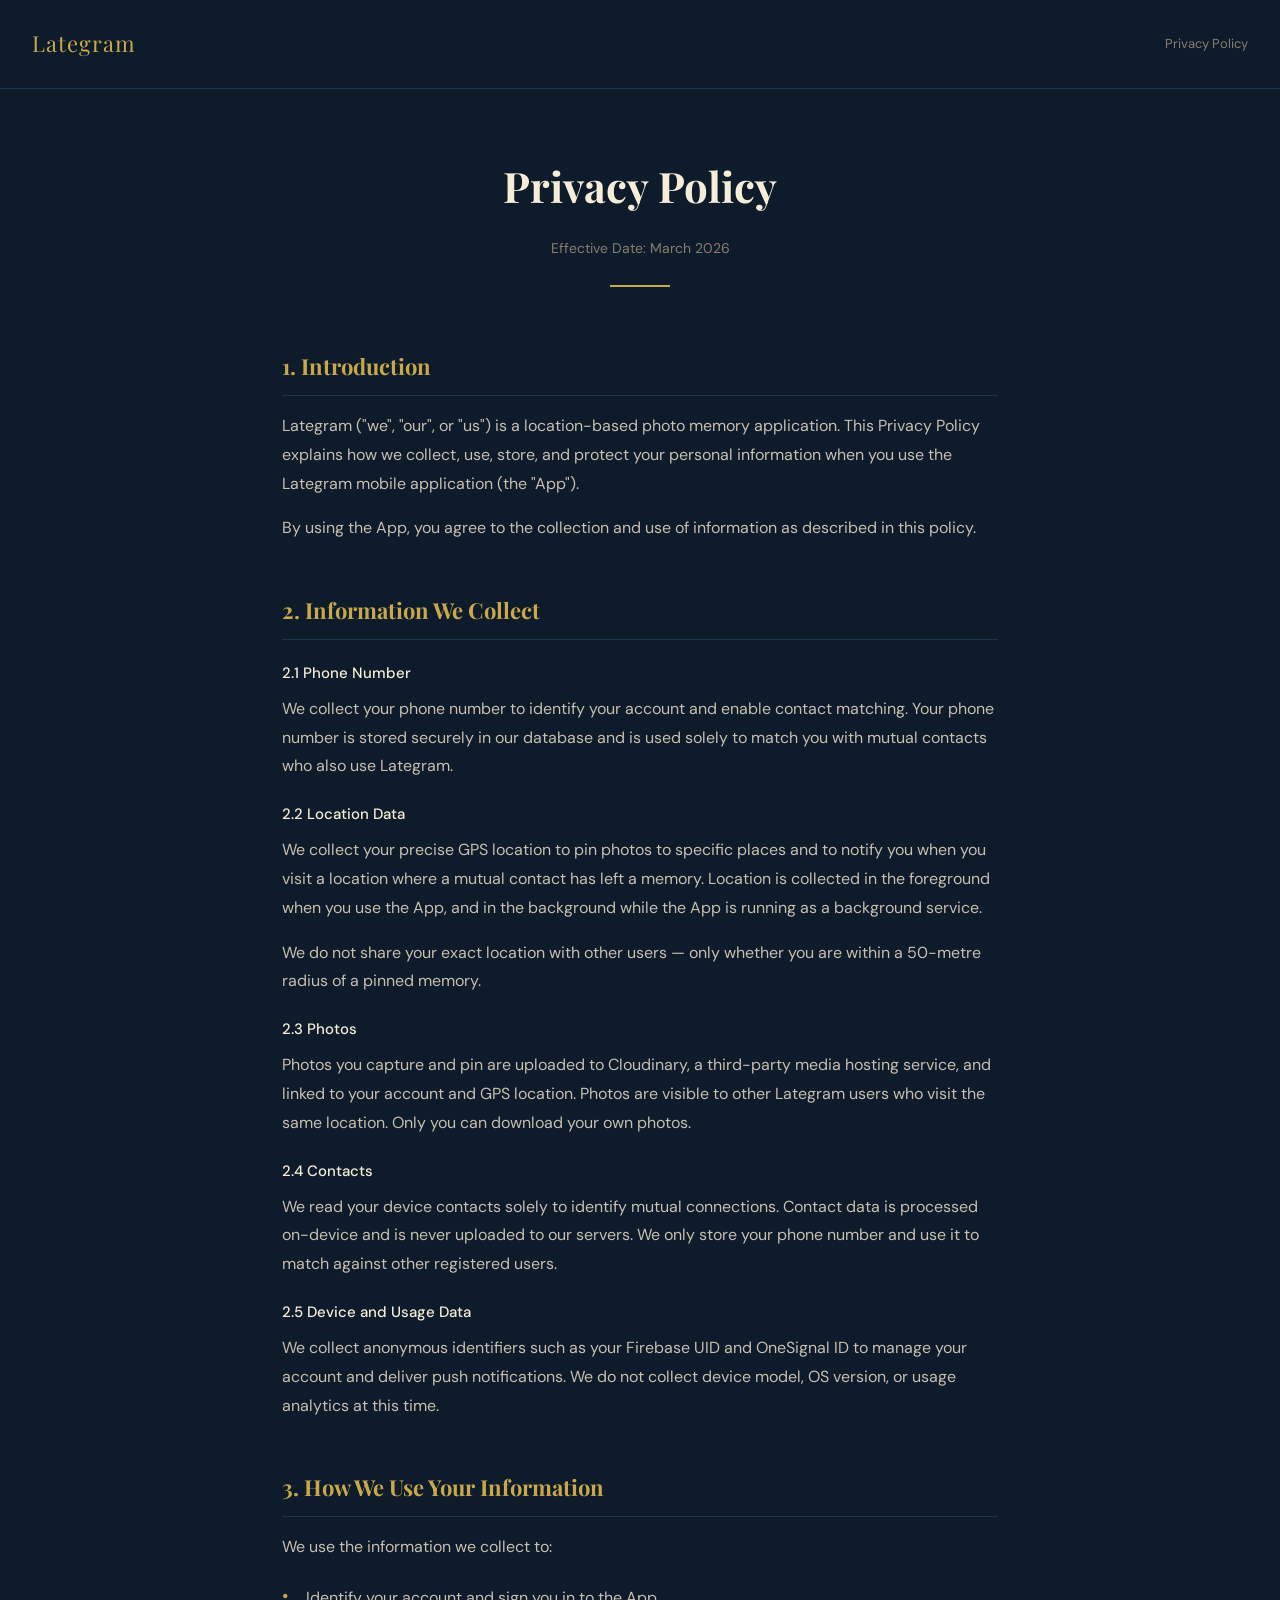
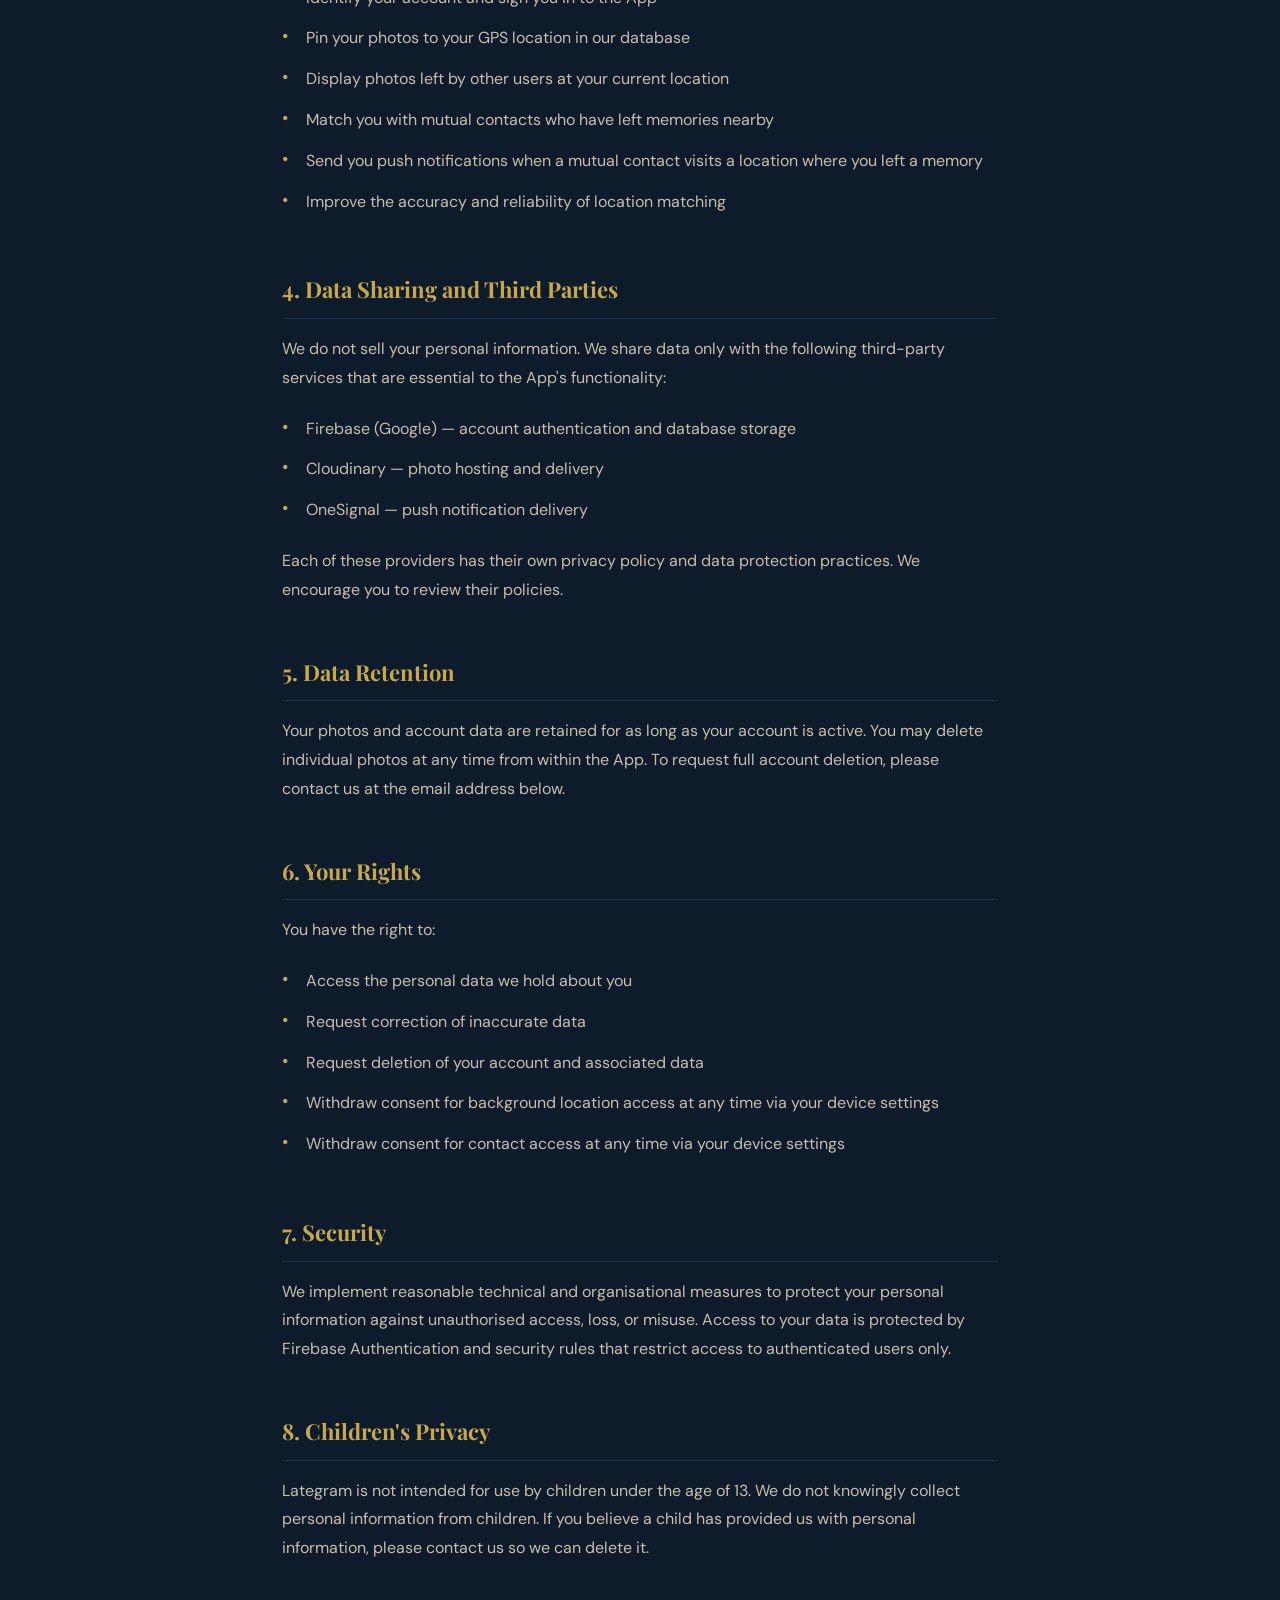
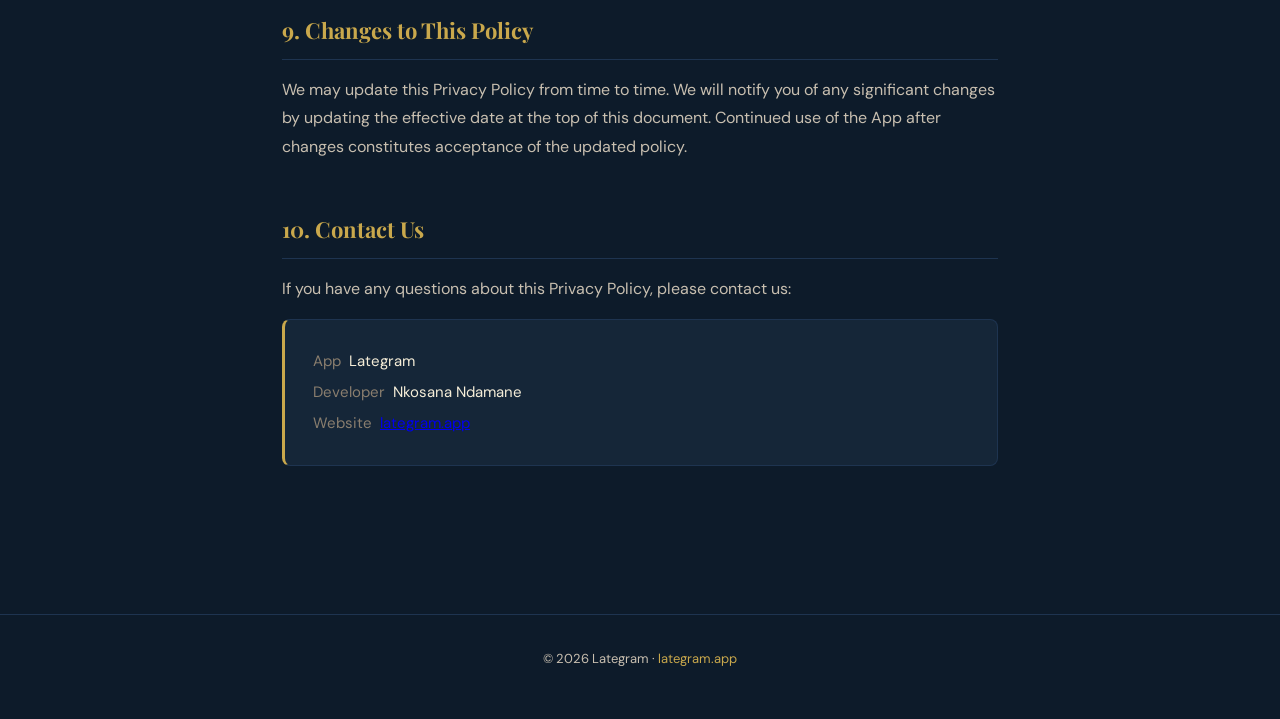
==== privacy.html @ e4f20edc "adding privacy policy" ====
<!DOCTYPE html>
<html lang="en">
<head>
    <meta charset="UTF-8">
    <meta name="viewport" content="width=device-width, initial-scale=1.0">
    <title>Lategram — Privacy Policy</title>
    <link href="https://fonts.googleapis.com/css2?family=Playfair+Display:wght@400;700&family=DM+Sans:wght@300;400;500&display=swap" rel="stylesheet">
    <style>
        *, *::before, *::after { box-sizing: border-box; margin: 0; padding: 0; }

        body {
            background-color: #0D1B2A;
            color: #F5EDD8;
            font-family: 'DM Sans', sans-serif;
            font-size: 16px;
            line-height: 1.8;
        }

        header {
            background-color: #0D1B2A;
            border-bottom: 1px solid #1e3450;
            padding: 24px 32px;
            display: flex;
            align-items: center;
            justify-content: space-between;
        }

        header a {
            font-family: 'Playfair Display', serif;
            font-size: 22px;
            color: #C9A84C;
            text-decoration: none;
            letter-spacing: 1px;
        }

        header span {
            font-size: 13px;
            color: #8A7E6E;
        }

        .container {
            max-width: 780px;
            margin: 0 auto;
            padding: 60px 32px 100px;
        }

        .hero {
            text-align: center;
            margin-bottom: 60px;
        }

        .hero h1 {
            font-family: 'Playfair Display', serif;
            font-size: 42px;
            color: #F5EDD8;
            margin-bottom: 12px;
        }

        .hero .date {
            font-size: 14px;
            color: #8A7E6E;
        }

        .divider {
            width: 60px;
            height: 2px;
            background: #C9A84C;
            margin: 24px auto 0;
        }

        section {
            margin-bottom: 48px;
        }

        h2 {
            font-family: 'Playfair Display', serif;
            font-size: 22px;
            color: #C9A84C;
            margin-bottom: 16px;
            padding-bottom: 8px;
            border-bottom: 1px solid #1e3450;
        }

        h3 {
            font-size: 15px;
            font-weight: 500;
            color: #F5EDD8;
            margin: 20px 0 8px;
        }

        p {
            color: #C8BFB0;
            margin-bottom: 16px;
        }

        ul {
            list-style: none;
            padding: 0;
            margin-bottom: 16px;
        }

        ul li {
            color: #C8BFB0;
            padding: 6px 0 6px 24px;
            position: relative;
        }

        ul li::before {
            content: "•";
            color: #C9A84C;
            position: absolute;
            left: 0;
            font-size: 18px;
            line-height: 1.4;
        }

        .contact-box {
            background: #152638;
            border: 1px solid #1e3450;
            border-left: 3px solid #C9A84C;
            border-radius: 8px;
            padding: 24px 28px;
            margin-top: 16px;
        }

        .contact-box p {
            margin: 4px 0;
            color: #F5EDD8;
            font-size: 15px;
        }

        .contact-box p span {
            color: #8A7E6E;
            margin-right: 8px;
        }

        footer {
            text-align: center;
            padding: 32px;
            border-top: 1px solid #1e3450;
            color: #8A7E6E;
            font-size: 13px;
        }

        footer a {
            color: #C9A84C;
            text-decoration: none;
        }

        @media (max-width: 600px) {
            .hero h1 { font-size: 30px; }
            .container { padding: 40px 20px 80px; }
            header { padding: 20px; }
        }
    </style>
</head>
<body>

<header>
    <a href="https://lategram.app">Lategram</a>
    <span>Privacy Policy</span>
</header>

<div class="container">

    <div class="hero">
        <h1>Privacy Policy</h1>
        <p class="date">Effective Date: March 2026</p>
        <div class="divider"></div>
    </div>

    <section>
        <h2>1. Introduction</h2>
        <p>Lategram ("we", "our", or "us") is a location-based photo memory application. This Privacy Policy explains how we collect, use, store, and protect your personal information when you use the Lategram mobile application (the "App").</p>
        <p>By using the App, you agree to the collection and use of information as described in this policy.</p>
    </section>

    <section>
        <h2>2. Information We Collect</h2>

        <h3>2.1 Phone Number</h3>
        <p>We collect your phone number to identify your account and enable contact matching. Your phone number is stored securely in our database and is used solely to match you with mutual contacts who also use Lategram.</p>

        <h3>2.2 Location Data</h3>
        <p>We collect your precise GPS location to pin photos to specific places and to notify you when you visit a location where a mutual contact has left a memory. Location is collected in the foreground when you use the App, and in the background while the App is running as a background service.</p>
        <p>We do not share your exact location with other users — only whether you are within a 50-metre radius of a pinned memory.</p>

        <h3>2.3 Photos</h3>
        <p>Photos you capture and pin are uploaded to Cloudinary, a third-party media hosting service, and linked to your account and GPS location. Photos are visible to other Lategram users who visit the same location. Only you can download your own photos.</p>

        <h3>2.4 Contacts</h3>
        <p>We read your device contacts solely to identify mutual connections. Contact data is processed on-device and is never uploaded to our servers. We only store your phone number and use it to match against other registered users.</p>

        <h3>2.5 Device and Usage Data</h3>
        <p>We collect anonymous identifiers such as your Firebase UID and OneSignal ID to manage your account and deliver push notifications. We do not collect device model, OS version, or usage analytics at this time.</p>
    </section>

    <section>
        <h2>3. How We Use Your Information</h2>
        <p>We use the information we collect to:</p>
        <ul>
            <li>Identify your account and sign you in to the App</li>
            <li>Pin your photos to your GPS location in our database</li>
            <li>Display photos left by other users at your current location</li>
            <li>Match you with mutual contacts who have left memories nearby</li>
            <li>Send you push notifications when a mutual contact visits a location where you left a memory</li>
            <li>Improve the accuracy and reliability of location matching</li>
        </ul>
    </section>

    <section>
        <h2>4. Data Sharing and Third Parties</h2>
        <p>We do not sell your personal information. We share data only with the following third-party services that are essential to the App's functionality:</p>
        <ul>
            <li>Firebase (Google) — account authentication and database storage</li>
            <li>Cloudinary — photo hosting and delivery</li>
            <li>OneSignal — push notification delivery</li>
        </ul>
        <p>Each of these providers has their own privacy policy and data protection practices. We encourage you to review their policies.</p>
    </section>

    <section>
        <h2>5. Data Retention</h2>
        <p>Your photos and account data are retained for as long as your account is active. You may delete individual photos at any time from within the App. To request full account deletion, please contact us at the email address below.</p>
    </section>

    <section>
        <h2>6. Your Rights</h2>
        <p>You have the right to:</p>
        <ul>
            <li>Access the personal data we hold about you</li>
            <li>Request correction of inaccurate data</li>
            <li>Request deletion of your account and associated data</li>
            <li>Withdraw consent for background location access at any time via your device settings</li>
            <li>Withdraw consent for contact access at any time via your device settings</li>
        </ul>
    </section>

    <section>
        <h2>7. Security</h2>
        <p>We implement reasonable technical and organisational measures to protect your personal information against unauthorised access, loss, or misuse. Access to your data is protected by Firebase Authentication and security rules that restrict access to authenticated users only.</p>
    </section>

    <section>
        <h2>8. Children's Privacy</h2>
        <p>Lategram is not intended for use by children under the age of 13. We do not knowingly collect personal information from children. If you believe a child has provided us with personal information, please contact us so we can delete it.</p>
    </section>

    <section>
        <h2>9. Changes to This Policy</h2>
        <p>We may update this Privacy Policy from time to time. We will notify you of any significant changes by updating the effective date at the top of this document. Continued use of the App after changes constitutes acceptance of the updated policy.</p>
    </section>

    <section>
        <h2>10. Contact Us</h2>
        <p>If you have any questions about this Privacy Policy, please contact us:</p>
        <div class="contact-box">
            <p><span>App</span>Lategram</p>
            <p><span>Developer</span>Nkosana Ndamane</p>
            <p><span>Website</span><a href="https://lategram.app">lategram.app</a></p>
        </div>
    </section>

</div>

<footer>
    <p>&copy; 2026 Lategram · <a href="https://lategram.app">lategram.app</a></p>
</footer>

</body>
</html>
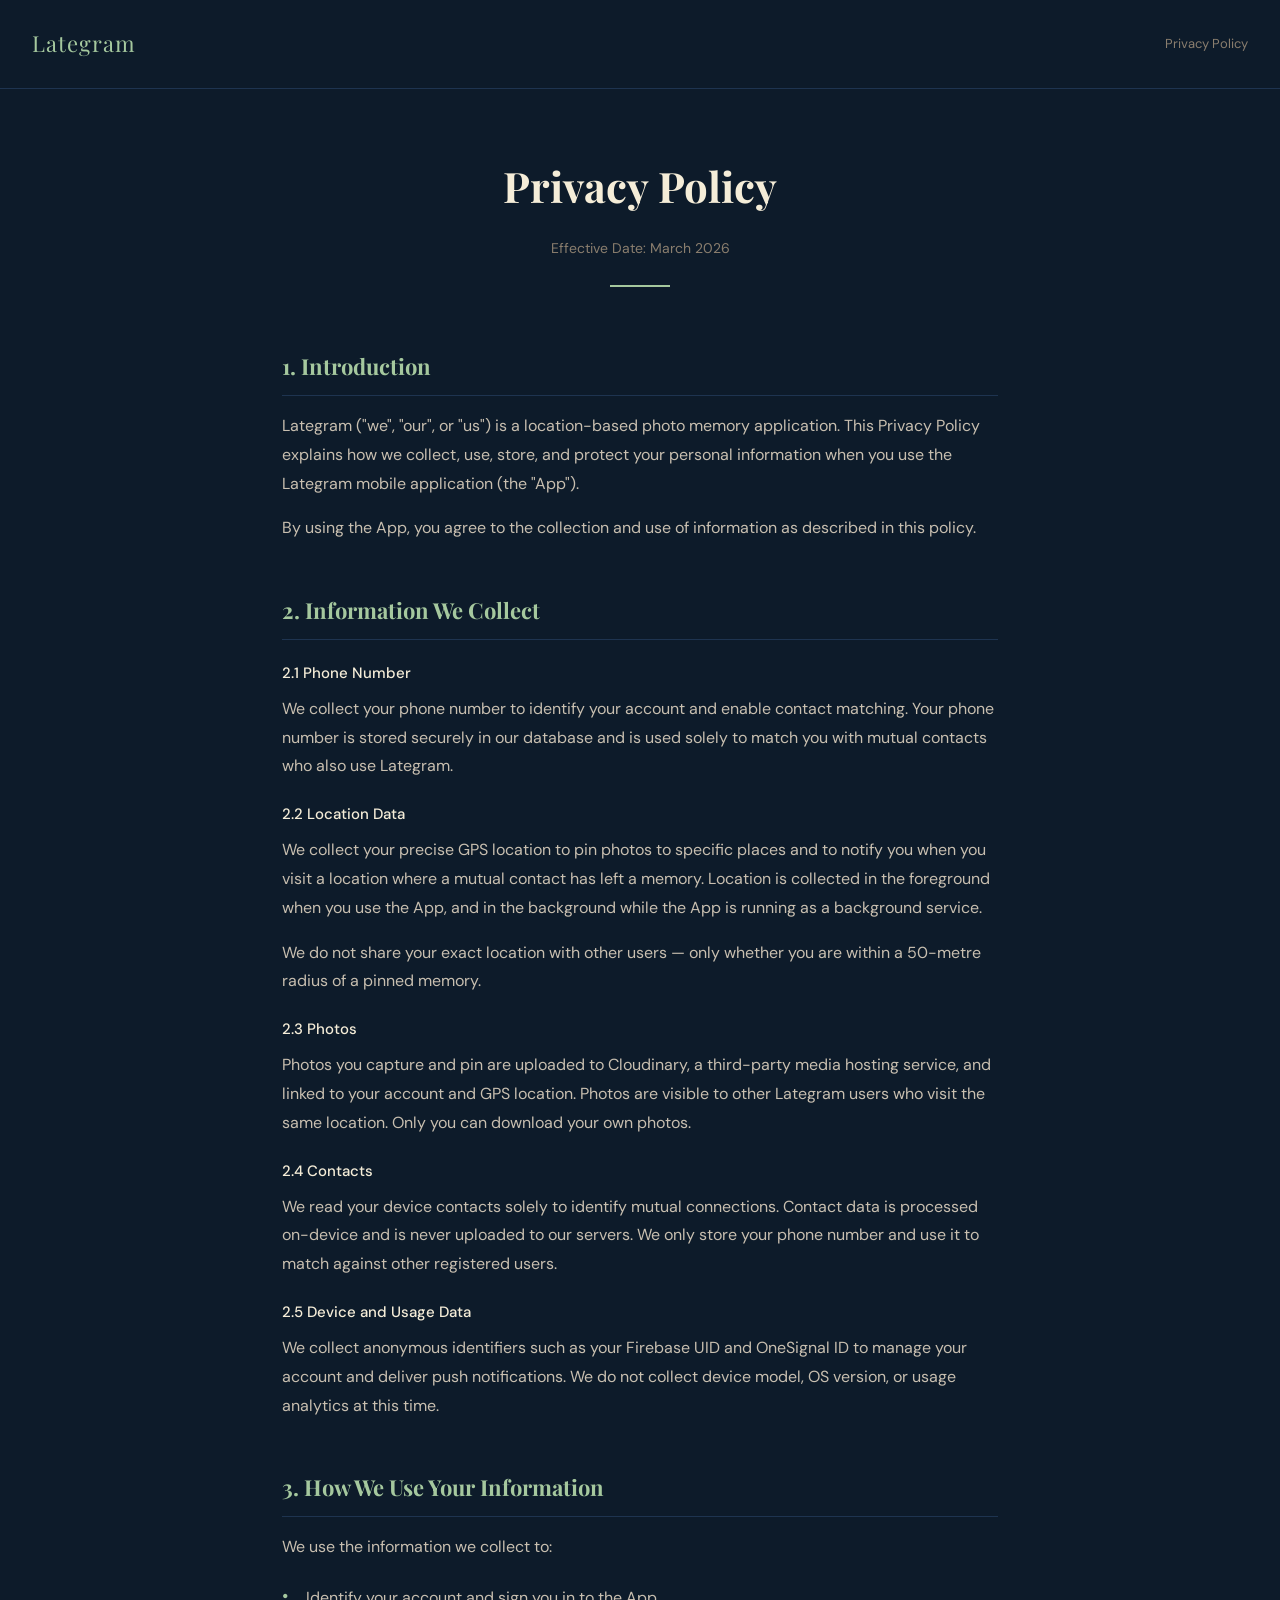
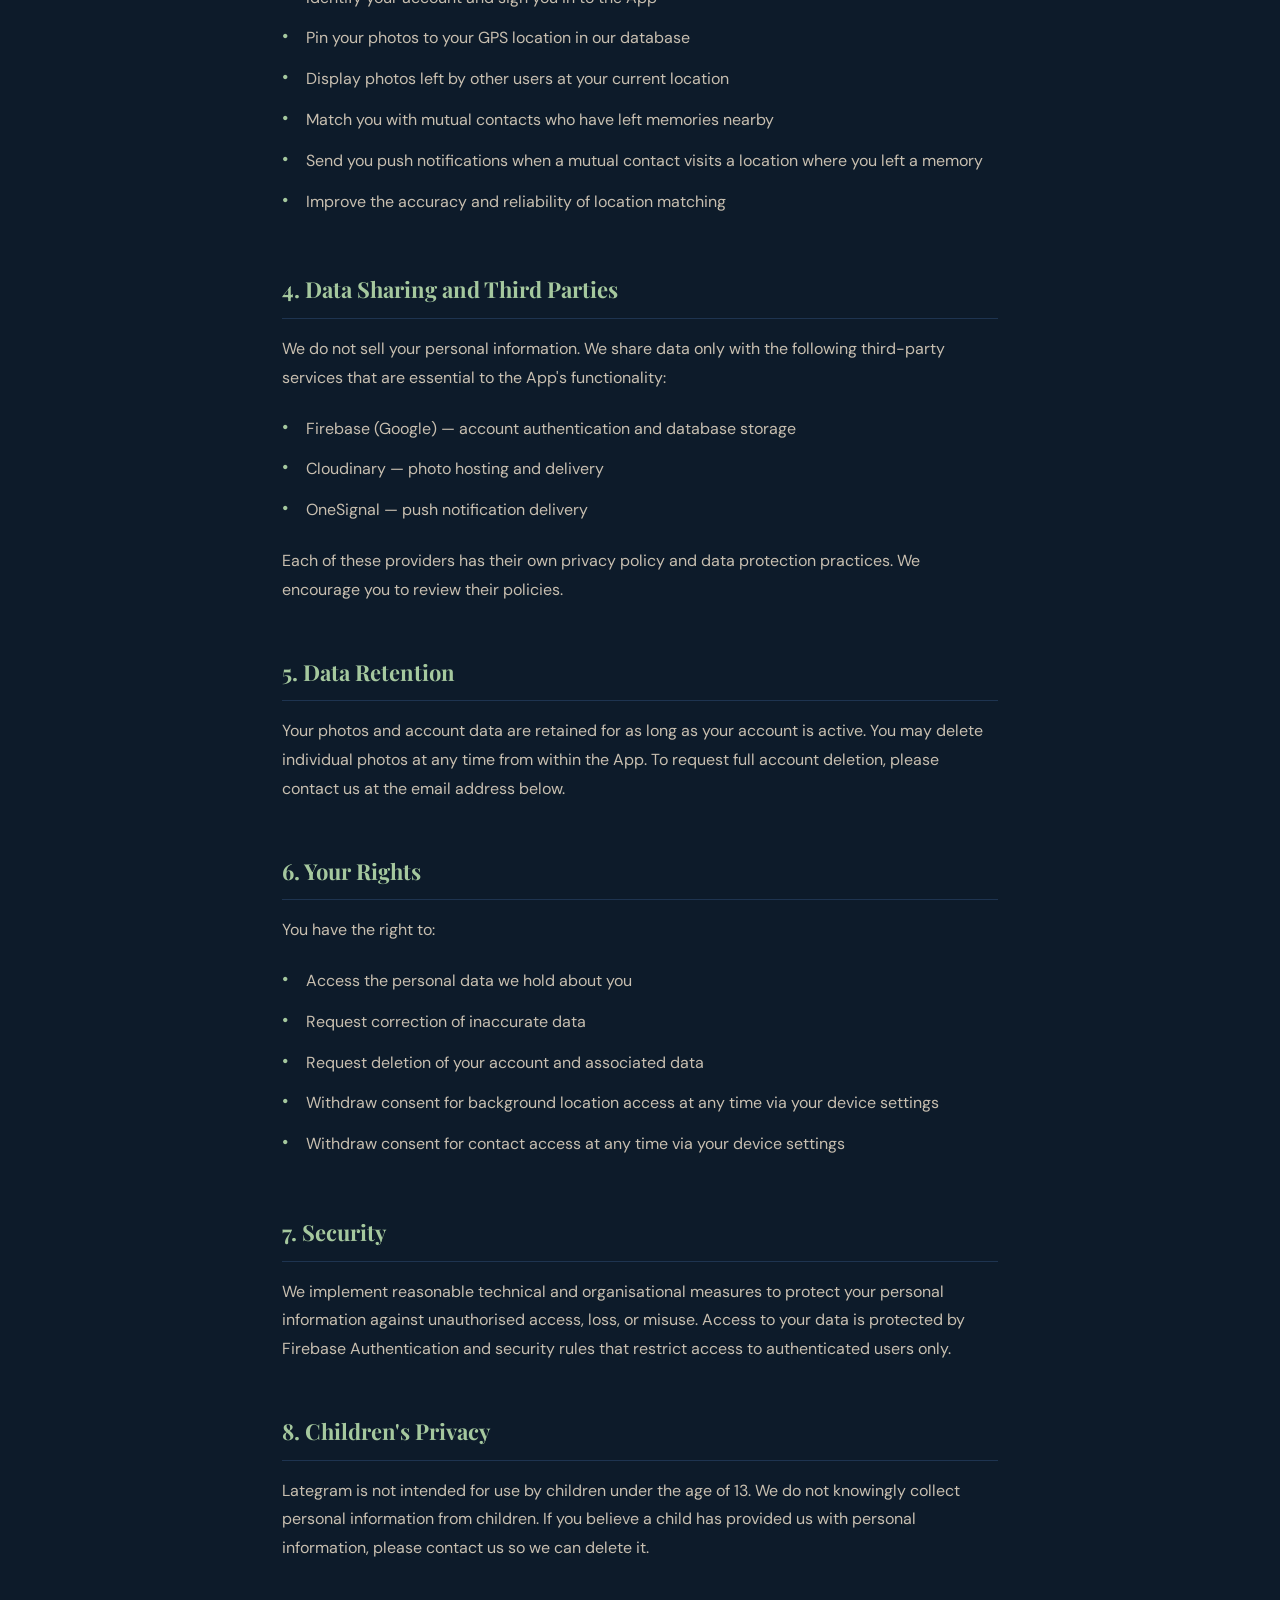
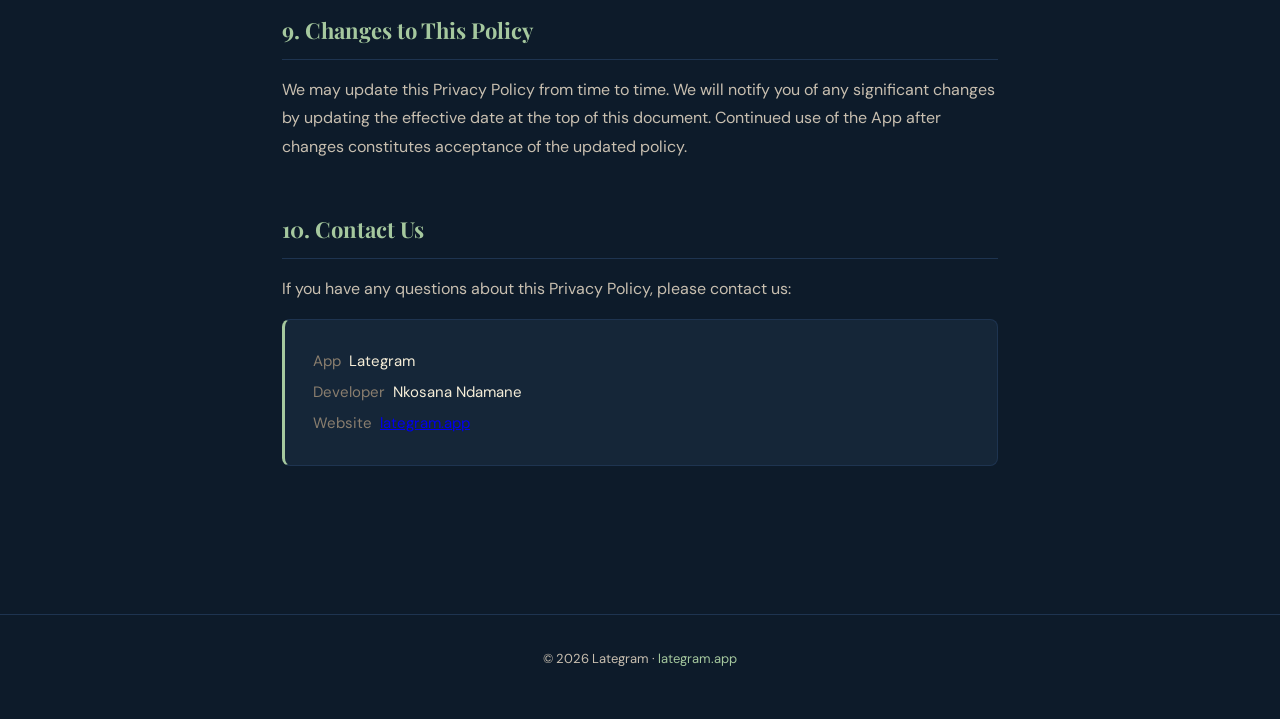
==== commit 91940636: "Colour pallette changes (privacy)" ====
--- a/privacy.html
+++ b/privacy.html
@@ -28,7 +28,7 @@
         header a {
             font-family: 'Playfair Display', serif;
             font-size: 22px;
-            color: #C9A84C;
+            color: #A5C89E;
             text-decoration: none;
             letter-spacing: 1px;
         }
@@ -64,7 +64,7 @@
         .divider {
             width: 60px;
             height: 2px;
-            background: #C9A84C;
+            background: #A5C89E;
             margin: 24px auto 0;
         }
 
@@ -75,7 +75,7 @@
         h2 {
             font-family: 'Playfair Display', serif;
             font-size: 22px;
-            color: #C9A84C;
+            color: #A5C89E;
             margin-bottom: 16px;
             padding-bottom: 8px;
             border-bottom: 1px solid #1e3450;
@@ -107,7 +107,7 @@
 
         ul li::before {
             content: "•";
-            color: #C9A84C;
+            color: #A5C89E;
             position: absolute;
             left: 0;
             font-size: 18px;
@@ -117,7 +117,7 @@
         .contact-box {
             background: #152638;
             border: 1px solid #1e3450;
-            border-left: 3px solid #C9A84C;
+            border-left: 3px solid #A5C89E;
             border-radius: 8px;
             padding: 24px 28px;
             margin-top: 16px;
@@ -143,7 +143,7 @@
         }
 
         footer a {
-            color: #C9A84C;
+            color: #A5C89E;
             text-decoration: none;
         }
 
